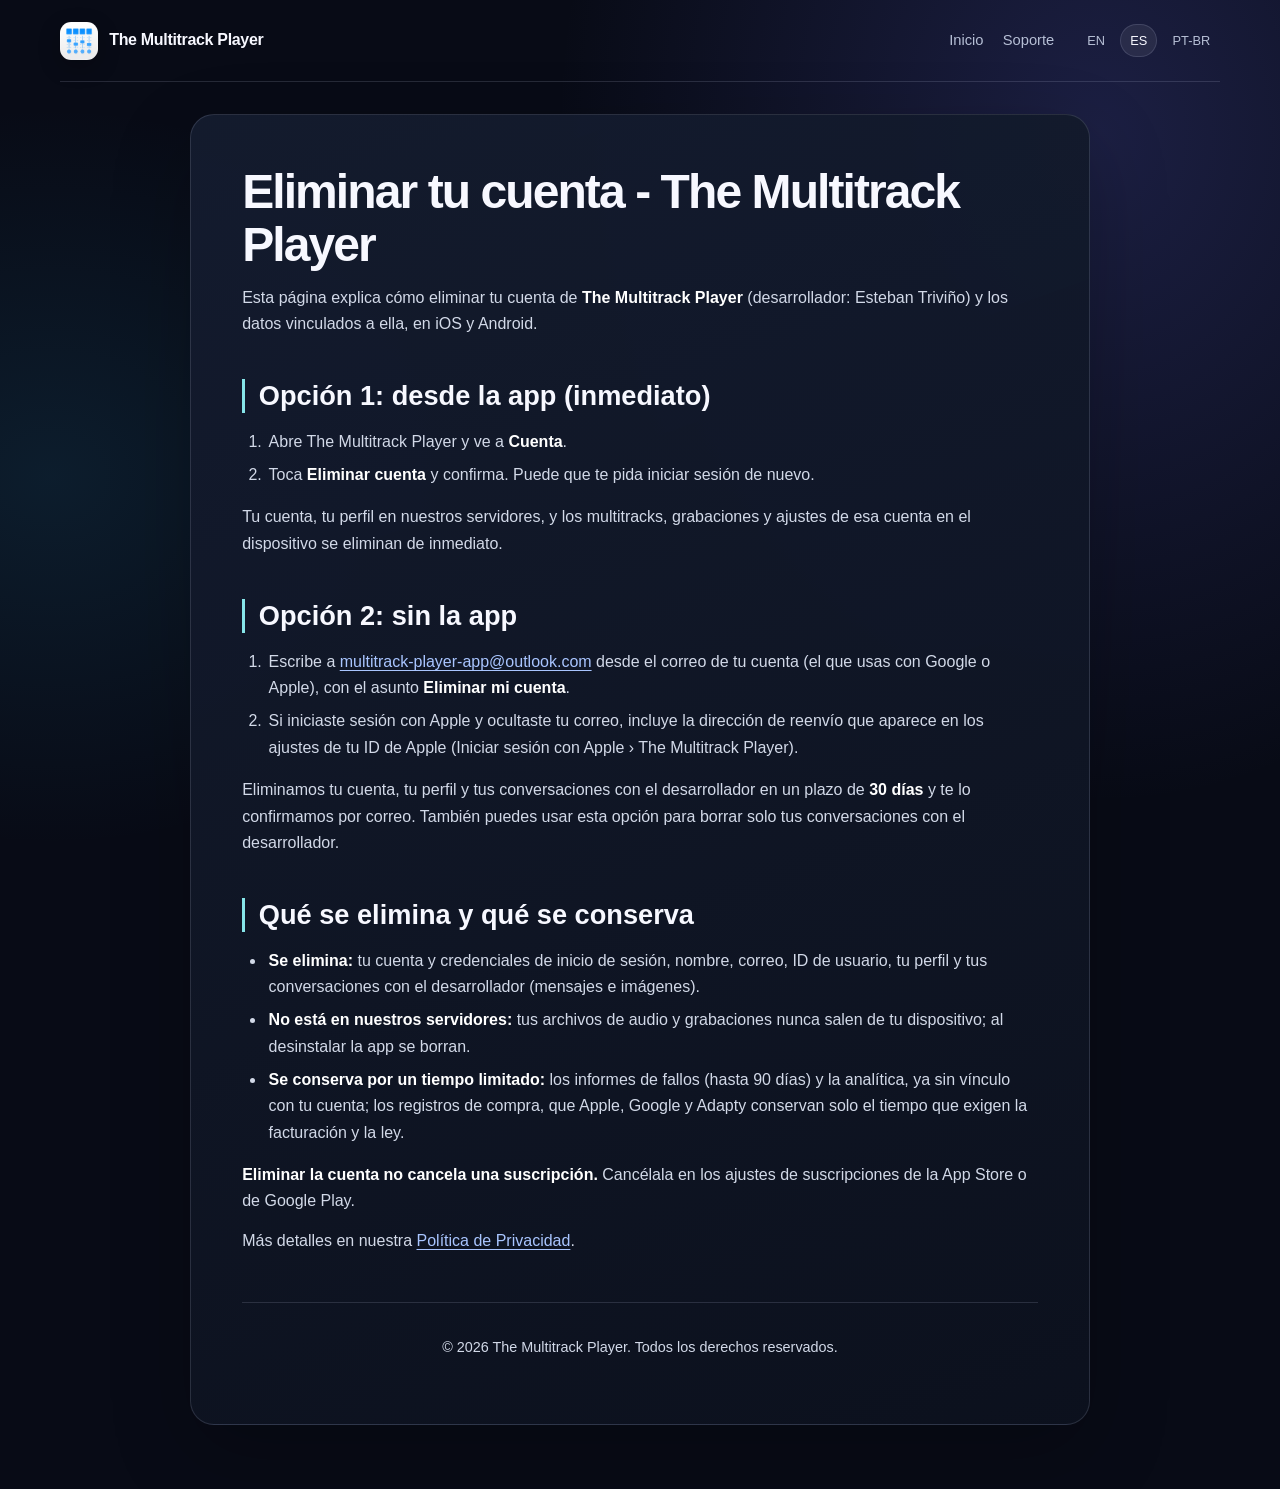
==== delete-account-es.html @ d44a44ad "feat(site): cover Android in the privacy policy and add account deletion The policy only described t" ====
<!DOCTYPE html>
<html lang="es">
<head>
    <meta charset="UTF-8">
    <meta name="viewport" content="width=device-width, initial-scale=1.0">
    <meta name="description" content="Cómo eliminar tu cuenta y tus datos de The Multitrack Player">
    <title>Eliminar tu cuenta - The Multitrack Player</title>
    <meta name="theme-color" content="#080b16">
    <link rel="stylesheet" href="assets/css/site.css">
    <link rel="canonical" href="https://themultitrackplayer.com/delete-account-es.html">
    <link rel="alternate" hreflang="en" href="https://themultitrackplayer.com/delete-account.html">
    <link rel="alternate" hreflang="es" href="https://themultitrackplayer.com/delete-account-es.html">
    <link rel="alternate" hreflang="pt-BR" href="https://themultitrackplayer.com/delete-account-pt-br.html">
</head>
<body>
    <a class="skip-link" href="#main">Saltar al contenido</a>
    <header class="site-header">
        <a class="brand" href="index-es.html">
            <img src="assets/images/app-icon.jpg" alt="">
            <span>The Multitrack Player</span>
        </a>
        <nav class="header-links" aria-label="Navegación principal">
            <a href="index-es.html">Inicio</a>
            <a href="support-es.html">Soporte</a>
            <span class="language-links" aria-label="Idioma">
                <a href="delete-account.html" lang="en">EN</a>
                <a href="delete-account-es.html" lang="es" aria-current="page">ES</a>
                <a href="delete-account-pt-br.html" lang="pt-BR">PT-BR</a>
            </span>
        </nav>
    </header>
    <div class="container">
        <main id="main">
        <h1>Eliminar tu cuenta - The Multitrack Player</h1>
        <p>Esta página explica cómo eliminar tu cuenta de <strong>The Multitrack Player</strong> (desarrollador: Esteban Triviño) y los datos vinculados a ella, en iOS y Android.</p>

        <div class="section">
            <h2>Opción 1: desde la app (inmediato)</h2>
            <ol>
                <li>Abre The Multitrack Player y ve a <strong>Cuenta</strong>.</li>
                <li>Toca <strong>Eliminar cuenta</strong> y confirma. Puede que te pida iniciar sesión de nuevo.</li>
            </ol>
            <p>Tu cuenta, tu perfil en nuestros servidores, y los multitracks, grabaciones y ajustes de esa cuenta en el dispositivo se eliminan de inmediato.</p>
        </div>

        <div class="section">
            <h2>Opción 2: sin la app</h2>
            <ol>
                <li>Escribe a <a href="mailto:multitrack-player-app@outlook.com?subject=Eliminar%20mi%20cuenta">multitrack-player-app@outlook.com</a> desde el correo de tu cuenta (el que usas con Google o Apple), con el asunto <strong>Eliminar mi cuenta</strong>.</li>
                <li>Si iniciaste sesión con Apple y ocultaste tu correo, incluye la dirección de reenvío que aparece en los ajustes de tu ID de Apple (Iniciar sesión con Apple › The Multitrack Player).</li>
            </ol>
            <p>Eliminamos tu cuenta, tu perfil y tus conversaciones con el desarrollador en un plazo de <strong>30 días</strong> y te lo confirmamos por correo. También puedes usar esta opción para borrar solo tus conversaciones con el desarrollador.</p>
        </div>

        <div class="section">
            <h2>Qué se elimina y qué se conserva</h2>
            <ul>
                <li><strong>Se elimina:</strong> tu cuenta y credenciales de inicio de sesión, nombre, correo, ID de usuario, tu perfil y tus conversaciones con el desarrollador (mensajes e imágenes).</li>
                <li><strong>No está en nuestros servidores:</strong> tus archivos de audio y grabaciones nunca salen de tu dispositivo; al desinstalar la app se borran.</li>
                <li><strong>Se conserva por un tiempo limitado:</strong> los informes de fallos (hasta 90 días) y la analítica, ya sin vínculo con tu cuenta; los registros de compra, que Apple, Google y Adapty conservan solo el tiempo que exigen la facturación y la ley.</li>
            </ul>
            <p><strong>Eliminar la cuenta no cancela una suscripción.</strong> Cancélala en los ajustes de suscripciones de la App Store o de Google Play.</p>
            <p>Más detalles en nuestra <a href="privacy-es.html">Política de Privacidad</a>.</p>
        </div>

        </main>
        <div class="footer">
            <p>© 2026 The Multitrack Player. Todos los derechos reservados.</p>
        </div>
    </div>
</body>
</html>
---- assets/css/site.css ----
:root {
    color-scheme: dark;
    --ink: #f7f8ff;
    --muted: #b6bfd5;
    --night: #080b16;
    --surface: #11182a;
    --surface-raised: #171f34;
    --line: rgba(215, 225, 255, 0.14);
    --blue: #84b5ff;
    --cyan: #86e5e9;
    --violet: #a795ff;
    --content: 1160px;
}

* {
    box-sizing: border-box;
}

html {
    scroll-behavior: smooth;
    scroll-padding-top: 6rem;
}

body {
    margin: 0;
    color: var(--ink);
    background:
        radial-gradient(ellipse at 86% 9%, rgba(87, 91, 201, 0.25), transparent 34rem),
        radial-gradient(ellipse at 4% 32%, rgba(37, 132, 175, 0.15), transparent 28rem),
        var(--night);
    font-family: -apple-system, BlinkMacSystemFont, "Segoe UI", sans-serif;
    font-size: 16px;
    line-height: 1.65;
    -webkit-font-smoothing: antialiased;
    text-rendering: optimizeLegibility;
}

img {
    display: block;
    max-width: 100%;
}

a {
    color: inherit;
}

a:focus-visible,
summary:focus-visible {
    outline: 3px solid var(--cyan);
    outline-offset: 4px;
}

.skip-link {
    position: absolute;
    z-index: 20;
    top: 0.75rem;
    left: 0.75rem;
    padding: 0.65rem 1rem;
    color: #080b16;
    background: #fff;
    border-radius: 0.6rem;
    transform: translateY(-160%);
}

.skip-link:focus {
    transform: translateY(0);
}

.site-header,
.site-footer,
.page-section,
.hero,
.closing {
    width: min(var(--content), calc(100% - 3rem));
    margin-inline: auto;
}

.site-header {
    position: relative;
    z-index: 2;
    display: flex;
    align-items: center;
    justify-content: space-between;
    gap: 1.25rem;
    min-height: 82px;
    border-bottom: 1px solid var(--line);
}

.brand {
    display: inline-flex;
    align-items: center;
    gap: 0.7rem;
    text-decoration: none;
    font-weight: 700;
    letter-spacing: -0.02em;
}

.brand img {
    width: 38px;
    height: 38px;
    border-radius: 11px;
    box-shadow: 0 7px 22px rgba(0, 0, 0, 0.24);
}

.header-links,
.language-links,
.footer-links {
    display: flex;
    align-items: center;
    flex-wrap: wrap;
    gap: 0.55rem 1.2rem;
}

.header-links {
    color: var(--muted);
    font-size: 0.92rem;
}

.header-links a,
.footer-links a {
    text-decoration: none;
}

.header-links a:hover,
.footer-links a:hover,
.language-links a:hover {
    color: #fff;
    text-decoration: underline;
    text-underline-offset: 0.22em;
}

.language-links {
    gap: 0.35rem;
    margin-left: 0.25rem;
}

.language-links a {
    padding: 0.28rem 0.55rem;
    border: 1px solid transparent;
    border-radius: 999px;
    color: var(--muted);
    font-size: 0.8rem;
    text-decoration: none;
}

.language-links a[aria-current="page"] {
    color: var(--ink);
    border-color: var(--line);
    background: rgba(255, 255, 255, 0.07);
}

.hero {
    display: grid;
    grid-template-columns: minmax(0, 0.9fr) minmax(0, 1.1fr);
    align-items: center;
    gap: clamp(2rem, 5vw, 5rem);
    min-height: 640px;
    padding-block: 4.7rem 5.2rem;
}

.eyebrow {
    margin: 0 0 0.85rem;
    color: var(--cyan);
    font-size: 0.8rem;
    font-weight: 700;
    letter-spacing: 0.12em;
    text-transform: uppercase;
}

.hero h1 {
    max-width: 12ch;
    margin: 0;
    font-size: clamp(2.7rem, 5.5vw, 5rem);
    line-height: 0.99;
    letter-spacing: -0.065em;
}

.hero h1 span {
    color: transparent;
    background: linear-gradient(100deg, #97e6e5, #9cbaff 52%, #baa5ff);
    background-clip: text;
    -webkit-background-clip: text;
}

.hero-copy {
    max-width: 35rem;
    margin: 1.4rem 0 1.8rem;
    color: var(--muted);
    font-size: clamp(1.05rem, 1.5vw, 1.2rem);
}

.hero-actions {
    display: flex;
    align-items: center;
    flex-wrap: wrap;
    gap: 0.75rem;
}

.button {
    display: inline-flex;
    min-height: 48px;
    align-items: center;
    justify-content: center;
    padding: 0.72rem 1.15rem;
    border: 1px solid var(--line);
    border-radius: 999px;
    color: var(--ink);
    background: rgba(255, 255, 255, 0.06);
    font-weight: 650;
    text-decoration: none;
    transition: background-color 160ms ease, transform 160ms ease;
}

.button:hover {
    background: rgba(255, 255, 255, 0.12);
    transform: translateY(-2px);
}

.button-primary {
    border-color: transparent;
    color: #07101e;
    background: linear-gradient(110deg, #a5e8e4, #a8c2ff 58%, #c0adff);
}

.button-primary:hover {
    color: #07101e;
    background: linear-gradient(110deg, #c0f1ed, #c3d3ff 58%, #d2c7ff);
}

.platform-note {
    margin: 0.85rem 0 0;
    color: #9da9c0;
    font-size: 0.85rem;
}

.hero-art {
    position: relative;
    isolation: isolate;
}

.hero-art::before {
    position: absolute;
    z-index: -1;
    inset: 12% -8% 8%;
    border-radius: 50%;
    background: linear-gradient(120deg, rgba(47, 196, 198, 0.27), rgba(91, 105, 226, 0.31), rgba(166, 112, 228, 0.22));
    content: "";
    filter: blur(58px);
}

.hero-art img {
    width: 100%;
    height: auto;
    border: 1px solid rgba(255, 255, 255, 0.18);
    border-radius: clamp(1rem, 2.2vw, 1.8rem);
    box-shadow: 0 30px 90px rgba(0, 0, 0, 0.42);
}

.hero-art figcaption {
    margin-top: 0.7rem;
    color: #aeb8ce;
    font-size: 0.83rem;
    text-align: right;
}

.trust-strip {
    display: flex;
    align-items: center;
    justify-content: center;
    gap: 0.8rem 1.5rem;
    flex-wrap: wrap;
    padding: 1rem 1.5rem;
    border-block: 1px solid var(--line);
    color: #d3dbec;
    font-size: 0.92rem;
    text-align: center;
}

.trust-strip span + span::before {
    margin-right: 1.5rem;
    color: #60718f;
    content: "•";
}

.page-section {
    padding-block: 6.5rem;
}

.section-heading {
    max-width: 48rem;
    margin-bottom: 2.5rem;
}

.section-heading h2,
.closing h2 {
    margin: 0;
    font-size: clamp(2rem, 4vw, 3.2rem);
    line-height: 1.08;
    letter-spacing: -0.045em;
}

.section-heading p,
.closing p {
    max-width: 43rem;
    margin: 1rem 0 0;
    color: var(--muted);
    font-size: 1.08rem;
}

.feature-grid {
    display: grid;
    grid-template-columns: repeat(2, minmax(0, 1fr));
    gap: 1.15rem;
}

.feature-card {
    overflow: hidden;
    border: 1px solid var(--line);
    border-radius: 1.35rem;
    background: linear-gradient(145deg, rgba(25, 34, 57, 0.9), rgba(13, 19, 34, 0.96));
}

.feature-card figure {
    margin: 0;
    padding: 1rem;
    background: radial-gradient(ellipse at 50% 10%, rgba(104, 134, 219, 0.13), transparent 72%);
}

.feature-card img {
    width: 100%;
    height: auto;
    border: 1px solid rgba(255, 255, 255, 0.1);
    border-radius: 0.9rem;
}

.feature-copy {
    padding: 0.25rem 1.5rem 1.55rem;
}

.feature-copy h3 {
    margin: 0 0 0.4rem;
    font-size: 1.27rem;
    letter-spacing: -0.02em;
}

.feature-copy p {
    margin: 0;
    color: var(--muted);
}

.benefit-band {
    display: grid;
    grid-template-columns: 1fr 1fr;
    align-items: center;
    gap: 2.5rem;
    margin-block: 1rem 2rem;
    padding: clamp(1.5rem, 4vw, 3rem);
    border: 1px solid var(--line);
    border-radius: 1.5rem;
    background:
        radial-gradient(ellipse at 90% 10%, rgba(99, 114, 226, 0.2), transparent 55%),
        var(--surface);
}

.benefit-band h2 {
    margin: 0;
    font-size: clamp(1.8rem, 3.6vw, 2.8rem);
    line-height: 1.1;
    letter-spacing: -0.045em;
}

.benefit-band p {
    margin: 0;
    color: var(--muted);
}

.workflow-list {
    display: grid;
    grid-template-columns: repeat(3, minmax(0, 1fr));
    gap: 1rem;
}

.workflow-step {
    padding: 1.3rem;
    border-top: 1px solid rgba(134, 229, 233, 0.55);
    background: rgba(255, 255, 255, 0.035);
}

.workflow-step strong {
    display: block;
    margin-bottom: 0.35rem;
}

.workflow-step p {
    margin: 0;
    color: var(--muted);
    font-size: 0.95rem;
}

.closing {
    margin-block: 3rem 6rem;
    padding: clamp(2rem, 5vw, 4rem);
    border: 1px solid rgba(177, 191, 255, 0.23);
    border-radius: 1.6rem;
    background:
        radial-gradient(ellipse at 80% 10%, rgba(127, 105, 227, 0.26), transparent 55%),
        linear-gradient(125deg, rgba(35, 83, 106, 0.58), rgba(42, 43, 91, 0.72));
}

.closing .button {
    margin-top: 1.4rem;
}

.site-footer {
    display: flex;
    align-items: center;
    justify-content: space-between;
    gap: 1.25rem;
    flex-wrap: wrap;
    padding-block: 1.4rem 2.5rem;
    border-top: 1px solid var(--line);
    color: var(--muted);
    font-size: 0.88rem;
}

.site-footer p {
    margin: 0;
}

.site-footer .footer-links {
    gap: 0.7rem 1rem;
}

.doc-shell,
.container {
    width: min(940px, calc(100% - 2rem));
    margin: 2rem auto 4rem;
    padding: clamp(1.25rem, 4vw, 3.5rem);
    border: 1px solid var(--line);
    border-radius: 1.5rem;
    background: linear-gradient(160deg, rgba(20, 28, 47, 0.96), rgba(12, 17, 30, 0.98));
    box-shadow: 0 28px 80px rgba(0, 0, 0, 0.22);
}

.container {
    max-width: 900px;
}

.doc-nav {
    display: flex;
    align-items: center;
    justify-content: space-between;
    gap: 1rem;
    flex-wrap: wrap;
    margin-bottom: 2.5rem;
    padding-bottom: 1rem;
    border-bottom: 1px solid var(--line);
}

.doc-nav a {
    color: #c3d5ff;
}

.container h1,
.doc-shell h1 {
    margin: 0;
    font-size: clamp(2rem, 4vw, 3rem);
    line-height: 1.1;
    letter-spacing: -0.04em;
}

.container h2,
.doc-shell h2 {
    margin: 2.6rem 0 0.8rem;
    padding-left: 0.85rem;
    border-left: 3px solid var(--cyan);
    font-size: clamp(1.35rem, 2.5vw, 1.7rem);
    line-height: 1.25;
}

.container h3,
.doc-shell h3 {
    margin: 1.6rem 0 0.45rem;
    font-size: 1.14rem;
}

.container p,
.doc-shell p {
    margin: 0.8rem 0;
    color: #d2d9e8;
}

.container ul,
.container ol,
.doc-shell ul,
.doc-shell ol {
    padding-left: 1.5rem;
    color: #d2d9e8;
}

.container li,
.doc-shell li {
    margin-block: 0.42rem;
    padding-left: 0.15rem;
}

.container strong,
.doc-shell strong {
    color: #fff;
}

code {
    padding: 0.1em 0.35em;
    border: 1px solid var(--line);
    border-radius: 0.35em;
    color: #d3dcff;
    background: rgba(255, 255, 255, 0.06);
    font-size: 0.9em;
}

.container a,
.doc-shell a {
    color: #a9c5ff;
    overflow-wrap: anywhere;
    text-underline-offset: 0.18em;
}

.container .last-updated,
.container .subtitle {
    color: #aeb9ce;
}

.container .section,
.doc-shell .section {
    margin-block: 1.5rem;
}

.container .highlight,
.container .contact-box {
    margin-block: 1.5rem;
    padding: 1rem 1.2rem;
    border: 1px solid var(--line);
    border-left: 3px solid var(--cyan);
    border-radius: 0.9rem;
    background: rgba(255, 255, 255, 0.045);
}

.container .faq-item {
    margin-block: 0.8rem;
    padding: 1.1rem 1.2rem;
    border: 1px solid var(--line);
    border-radius: 0.9rem;
    background: rgba(255, 255, 255, 0.04);
}

.container .faq-item h3 {
    margin-top: 0;
    color: #c5d2ff;
}

.container .footer {
    margin-top: 3rem;
    padding-top: 1.25rem;
    border-top: 1px solid var(--line);
    color: #aeb9ce;
    font-size: 0.9rem;
    text-align: center;
}

.container .app-icon img {
    width: 88px;
    height: 88px;
    margin-inline: auto;
    border-radius: 22px;
}

@media (max-width: 760px) {
    .site-header,
    .site-footer,
    .page-section,
    .hero,
    .closing {
        width: min(100% - 2rem, var(--content));
    }

    .site-header {
        min-height: 72px;
    }

    .header-links {
        justify-content: flex-end;
        gap: 0.35rem 0.65rem;
        font-size: 0.82rem;
    }

    .header-links > a:nth-child(-n + 2) {
        display: none;
    }

    .brand {
        font-size: 0.9rem;
    }

    .brand img {
        width: 34px;
        height: 34px;
    }

    .hero {
        grid-template-columns: 1fr;
        min-height: 0;
        padding-block: 4rem 3.5rem;
    }

    .hero h1 {
        max-width: 14ch;
    }

    .hero-art figcaption {
        text-align: left;
    }

    .page-section {
        padding-block: 4.3rem;
    }

    .feature-grid,
    .benefit-band,
    .workflow-list {
        grid-template-columns: 1fr;
    }

    .trust-strip {
        gap: 0.25rem 0.85rem;
        font-size: 0.82rem;
    }

    .trust-strip span + span::before {
        margin-right: 0.85rem;
    }

    .site-footer {
        align-items: flex-start;
        flex-direction: column;
    }
}

@media (max-width: 420px) {
    .brand span {
        max-width: 7rem;
        line-height: 1.15;
    }

    .header-links {
        gap: 0.2rem;
    }

    .header-links > a {
        display: none;
    }

    .language-links a {
        padding-inline: 0.38rem;
        font-size: 0.74rem;
    }

    .hero-actions {
        align-items: stretch;
        flex-direction: column;
    }

    .hero-actions .button {
        width: 100%;
    }
}

@media (prefers-reduced-motion: reduce) {
    *,
    *::before,
    *::after {
        scroll-behavior: auto !important;
        transition-duration: 0.01ms !important;
        animation-duration: 0.01ms !important;
        animation-iteration-count: 1 !important;
    }
}
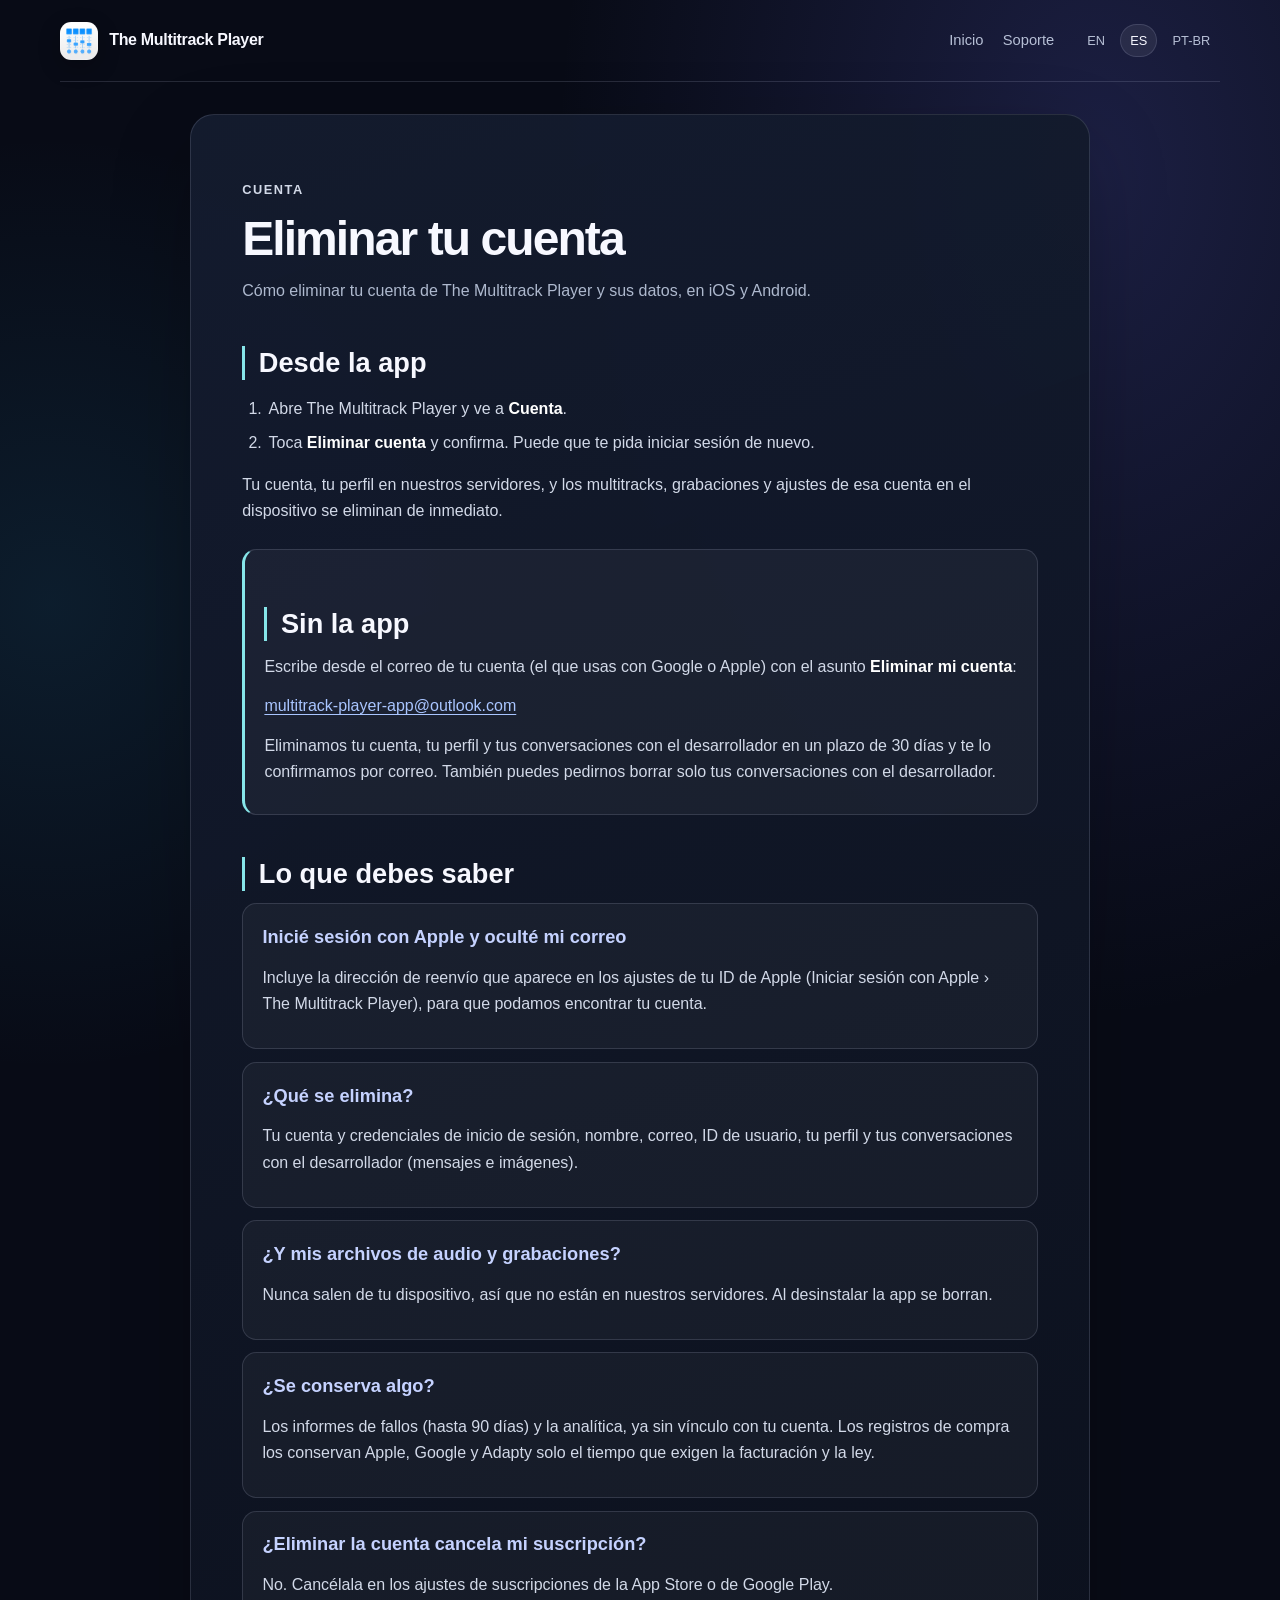
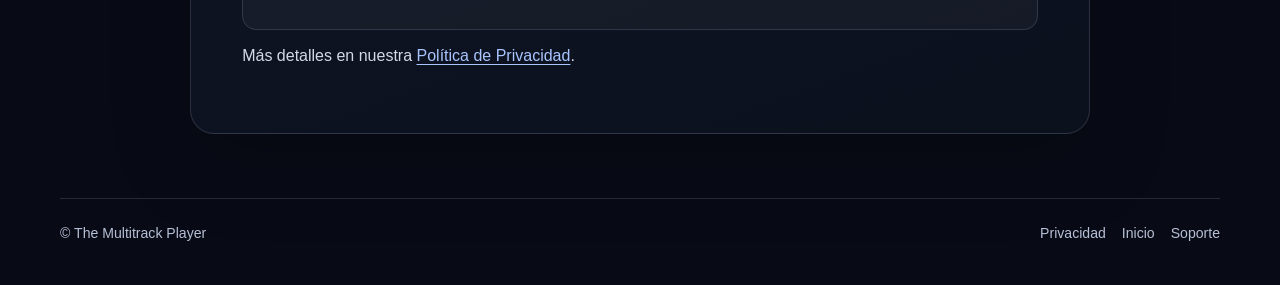
==== commit dece4777: "fix(site): give the account deletion pages the support page design The deletion pages reused the pri" ====
--- a/delete-account-es.html
+++ b/delete-account-es.html
@@ -1,16 +1,16 @@
-<!DOCTYPE html>
+<!doctype html>
 <html lang="es">
 <head>
-    <meta charset="UTF-8">
-    <meta name="viewport" content="width=device-width, initial-scale=1.0">
-    <meta name="description" content="Cómo eliminar tu cuenta y tus datos de The Multitrack Player">
-    <title>Eliminar tu cuenta - The Multitrack Player</title>
+    <meta charset="utf-8">
+    <meta name="viewport" content="width=device-width, initial-scale=1">
+    <meta name="description" content="Cómo eliminar tu cuenta de The Multitrack Player y sus datos, con o sin la app.">
     <meta name="theme-color" content="#080b16">
-    <link rel="stylesheet" href="assets/css/site.css">
     <link rel="canonical" href="https://themultitrackplayer.com/delete-account-es.html">
     <link rel="alternate" hreflang="en" href="https://themultitrackplayer.com/delete-account.html">
     <link rel="alternate" hreflang="es" href="https://themultitrackplayer.com/delete-account-es.html">
     <link rel="alternate" hreflang="pt-BR" href="https://themultitrackplayer.com/delete-account-pt-br.html">
+    <link rel="stylesheet" href="assets/css/site.css">
+    <title>Eliminar tu cuenta — The Multitrack Player</title>
 </head>
 <body>
     <a class="skip-link" href="#main">Saltar al contenido</a>
@@ -29,44 +29,71 @@
             </span>
         </nav>
     </header>
-    <div class="container">
-        <main id="main">
-        <h1>Eliminar tu cuenta - The Multitrack Player</h1>
-        <p>Esta página explica cómo eliminar tu cuenta de <strong>The Multitrack Player</strong> (desarrollador: Esteban Triviño) y los datos vinculados a ella, en iOS y Android.</p>
 
-        <div class="section">
-            <h2>Opción 1: desde la app (inmediato)</h2>
+    <main id="main" class="container">
+        <header>
+            <p class="eyebrow">Cuenta</p>
+            <h1>Eliminar tu cuenta</h1>
+            <p class="subtitle">Cómo eliminar tu cuenta de The Multitrack Player y sus datos, en iOS y Android.</p>
+        </header>
+
+        <section aria-labelledby="app-title">
+            <h2 id="app-title">Desde la app</h2>
             <ol>
                 <li>Abre The Multitrack Player y ve a <strong>Cuenta</strong>.</li>
                 <li>Toca <strong>Eliminar cuenta</strong> y confirma. Puede que te pida iniciar sesión de nuevo.</li>
             </ol>
             <p>Tu cuenta, tu perfil en nuestros servidores, y los multitracks, grabaciones y ajustes de esa cuenta en el dispositivo se eliminan de inmediato.</p>
-        </div>
+        </section>
 
-        <div class="section">
-            <h2>Opción 2: sin la app</h2>
-            <ol>
-                <li>Escribe a <a href="mailto:multitrack-player-app@outlook.com?subject=Eliminar%20mi%20cuenta">multitrack-player-app@outlook.com</a> desde el correo de tu cuenta (el que usas con Google o Apple), con el asunto <strong>Eliminar mi cuenta</strong>.</li>
-                <li>Si iniciaste sesión con Apple y ocultaste tu correo, incluye la dirección de reenvío que aparece en los ajustes de tu ID de Apple (Iniciar sesión con Apple › The Multitrack Player).</li>
-            </ol>
-            <p>Eliminamos tu cuenta, tu perfil y tus conversaciones con el desarrollador en un plazo de <strong>30 días</strong> y te lo confirmamos por correo. También puedes usar esta opción para borrar solo tus conversaciones con el desarrollador.</p>
-        </div>
+        <section class="contact-box" aria-labelledby="mail-title">
+            <h2 id="mail-title">Sin la app</h2>
+            <p>Escribe desde el correo de tu cuenta (el que usas con Google o Apple) con el asunto <strong>Eliminar mi cuenta</strong>:</p>
+            <p class="contact-info"><a href="mailto:multitrack-player-app@outlook.com?subject=Eliminar%20mi%20cuenta">multitrack-player-app@outlook.com</a></p>
+            <p>Eliminamos tu cuenta, tu perfil y tus conversaciones con el desarrollador en un plazo de 30 días y te lo confirmamos por correo. También puedes pedirnos borrar solo tus conversaciones con el desarrollador.</p>
+        </section>
 
-        <div class="section">
-            <h2>Qué se elimina y qué se conserva</h2>
-            <ul>
-                <li><strong>Se elimina:</strong> tu cuenta y credenciales de inicio de sesión, nombre, correo, ID de usuario, tu perfil y tus conversaciones con el desarrollador (mensajes e imágenes).</li>
-                <li><strong>No está en nuestros servidores:</strong> tus archivos de audio y grabaciones nunca salen de tu dispositivo; al desinstalar la app se borran.</li>
-                <li><strong>Se conserva por un tiempo limitado:</strong> los informes de fallos (hasta 90 días) y la analítica, ya sin vínculo con tu cuenta; los registros de compra, que Apple, Google y Adapty conservan solo el tiempo que exigen la facturación y la ley.</li>
-            </ul>
-            <p><strong>Eliminar la cuenta no cancela una suscripción.</strong> Cancélala en los ajustes de suscripciones de la App Store o de Google Play.</p>
+        <section aria-labelledby="faq-title">
+            <h2 id="faq-title">Lo que debes saber</h2>
+
+            <article class="faq-item">
+                <h3>Inicié sesión con Apple y oculté mi correo</h3>
+                <p>Incluye la dirección de reenvío que aparece en los ajustes de tu ID de Apple (Iniciar sesión con Apple › The Multitrack Player), para que podamos encontrar tu cuenta.</p>
+            </article>
+
+            <article class="faq-item">
+                <h3>¿Qué se elimina?</h3>
+                <p>Tu cuenta y credenciales de inicio de sesión, nombre, correo, ID de usuario, tu perfil y tus conversaciones con el desarrollador (mensajes e imágenes).</p>
+            </article>
+
+            <article class="faq-item">
+                <h3>¿Y mis archivos de audio y grabaciones?</h3>
+                <p>Nunca salen de tu dispositivo, así que no están en nuestros servidores. Al desinstalar la app se borran.</p>
+            </article>
+
+            <article class="faq-item">
+                <h3>¿Se conserva algo?</h3>
+                <p>Los informes de fallos (hasta 90 días) y la analítica, ya sin vínculo con tu cuenta. Los registros de compra los conservan Apple, Google y Adapty solo el tiempo que exigen la facturación y la ley.</p>
+            </article>
+
+            <article class="faq-item">
+                <h3>¿Eliminar la cuenta cancela mi suscripción?</h3>
+                <p>No. Cancélala en los ajustes de suscripciones de la App Store o de Google Play.</p>
+            </article>
+        </section>
+
+        <section>
             <p>Más detalles en nuestra <a href="privacy-es.html">Política de Privacidad</a>.</p>
-        </div>
+        </section>
+    </main>
 
-        </main>
-        <div class="footer">
-            <p>© 2026 The Multitrack Player. Todos los derechos reservados.</p>
-        </div>
-    </div>
+    <footer class="site-footer">
+        <p>© The Multitrack Player</p>
+        <nav class="footer-links" aria-label="Navegación del pie de página">
+            <a href="privacy-es.html">Privacidad</a>
+            <a href="index-es.html">Inicio</a>
+            <a href="support-es.html">Soporte</a>
+        </nav>
+    </footer>
 </body>
 </html>
